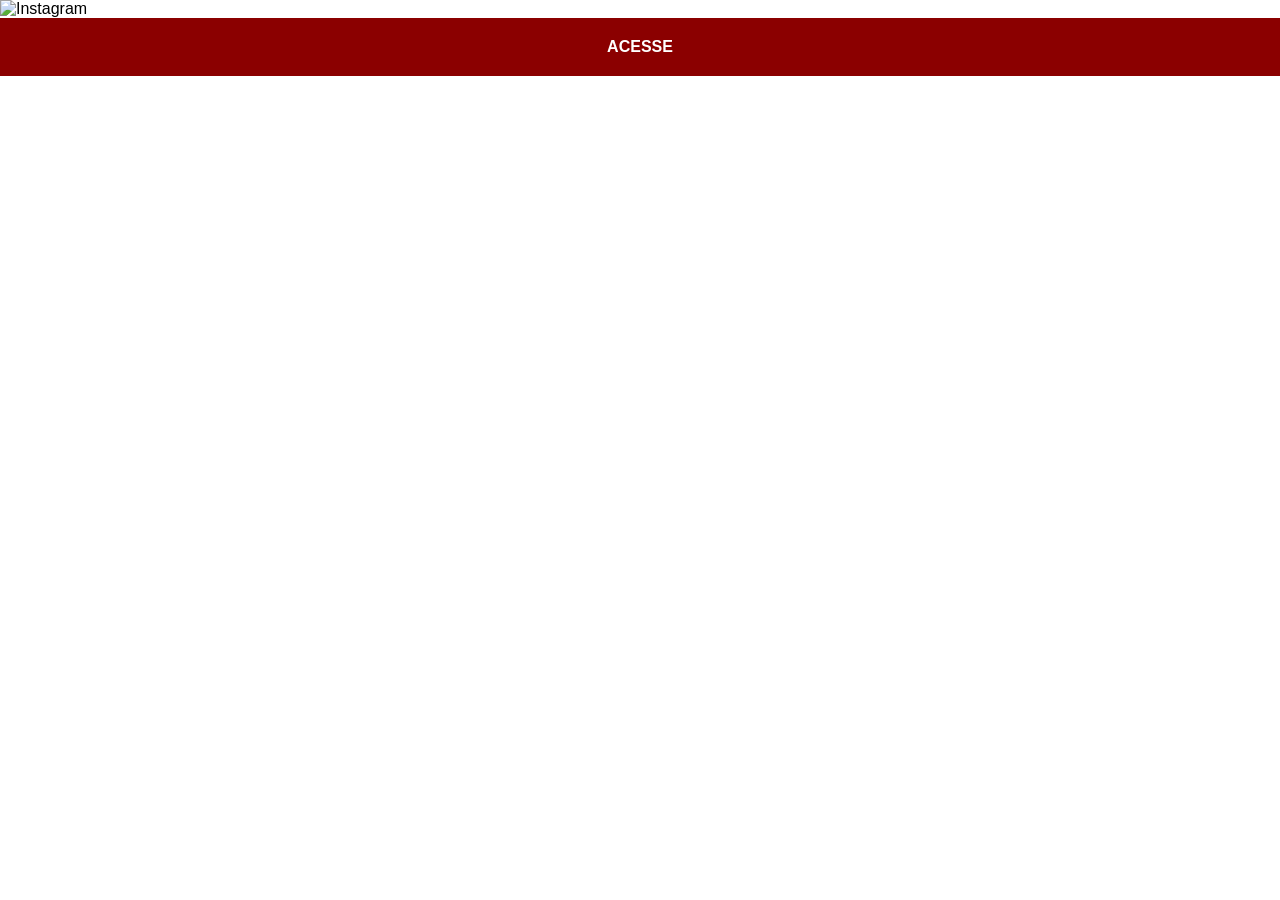
==== facebook.html @ 1fc79e83 "redes sociais actualizadas" ====
<!DOCTYPE html>
<html lang="pt-pt">
<head>
    <meta charset="UTF-8">
    <meta name="viewport" content="width=device-width, initial-scale=1.0">
    <title>Facebook</title>
    <link rel="stylesheet" href="estilos/social.css">
</head>
<body>
    <img src="imagens/tela-facebook.png" alt="Instagram">
    <a href="https://wwww.facebook.com/ronaldohobby" target="_blank">ACESSE</a>
</body>
</html>
---- estilos/social.css ----
@charset "UTF-8";

* {
            margin: 0px;
            padding: 0px;
            font-family: Arial, Helvetica, sans-serif;
        }

        ::-webkit-scrollbar {
            width: 0px;
            height: 0px;
        }

        img {
            width: 100vw;
        }

        a {
            display: block;
            background-color: darkred;
            color: white;
            padding: 20px;
            text-align: center;
            font-weight: bolder;
            text-decoration: none;
        }
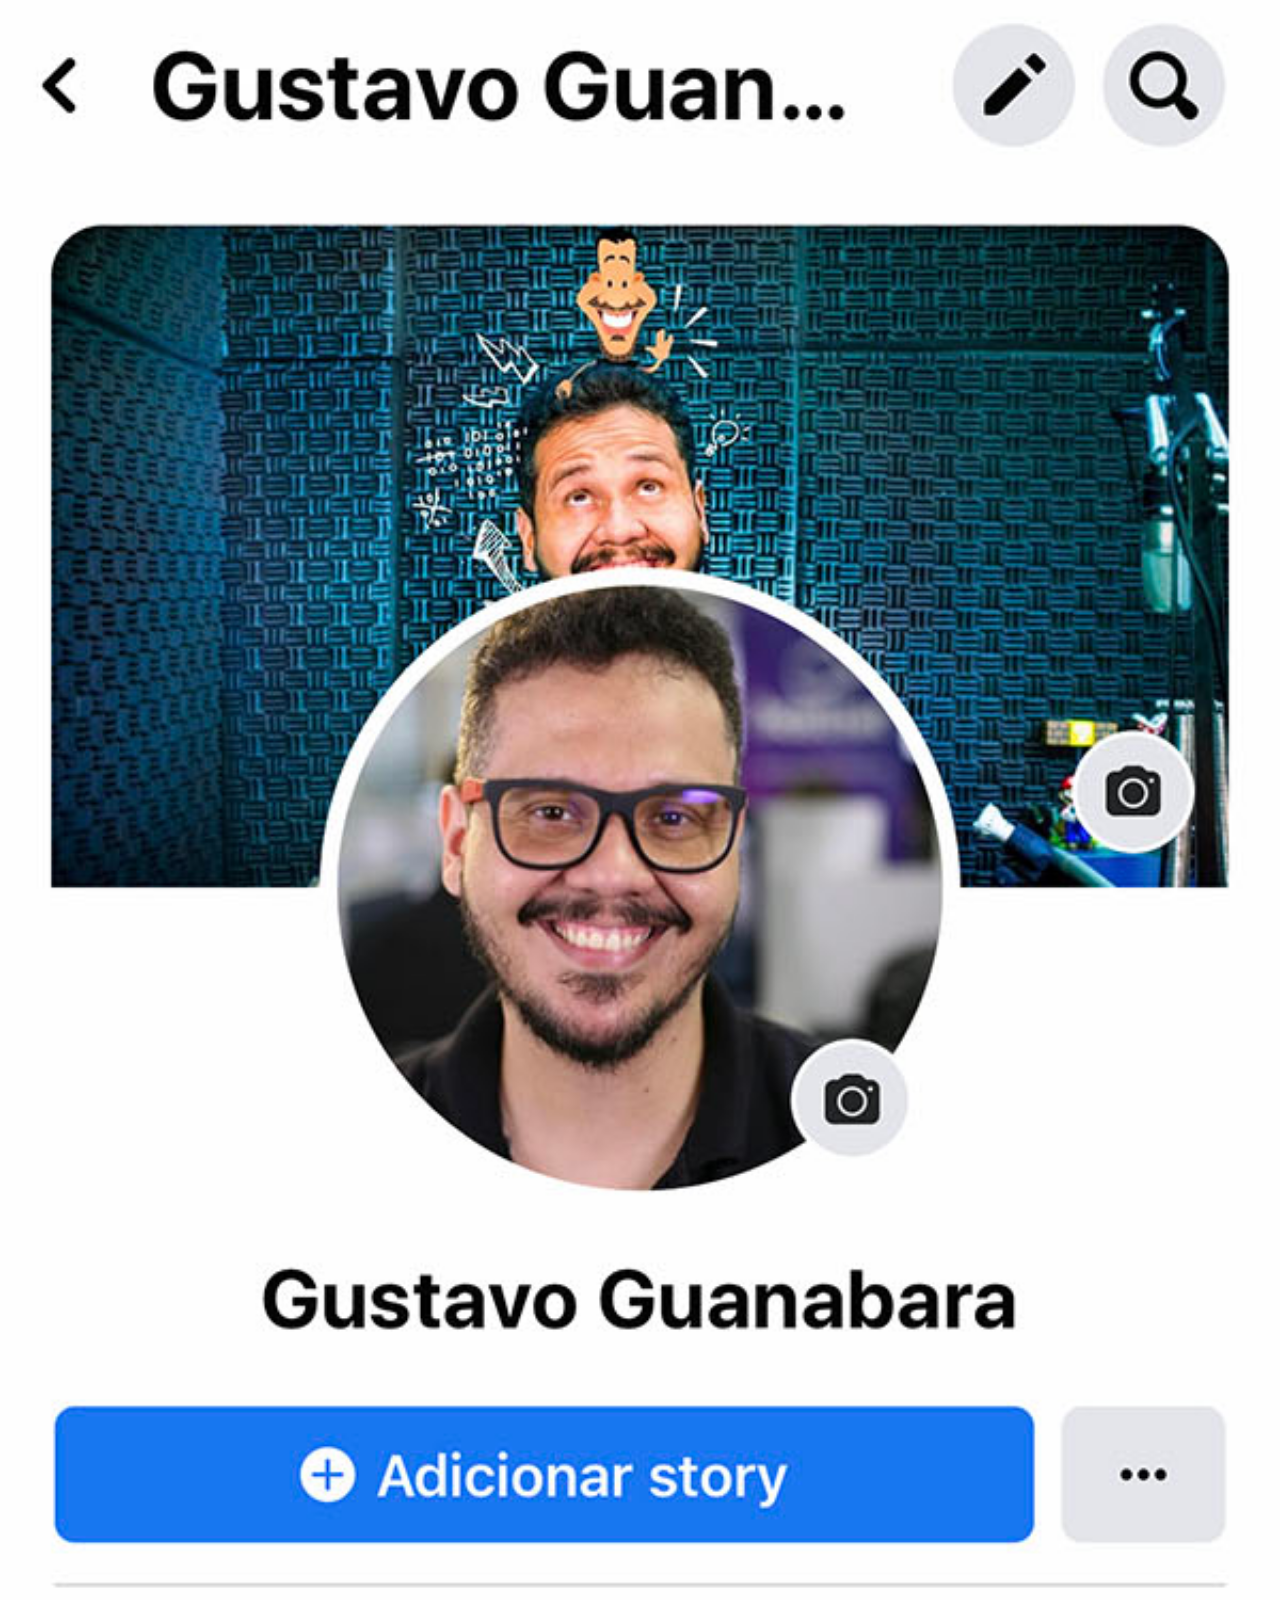
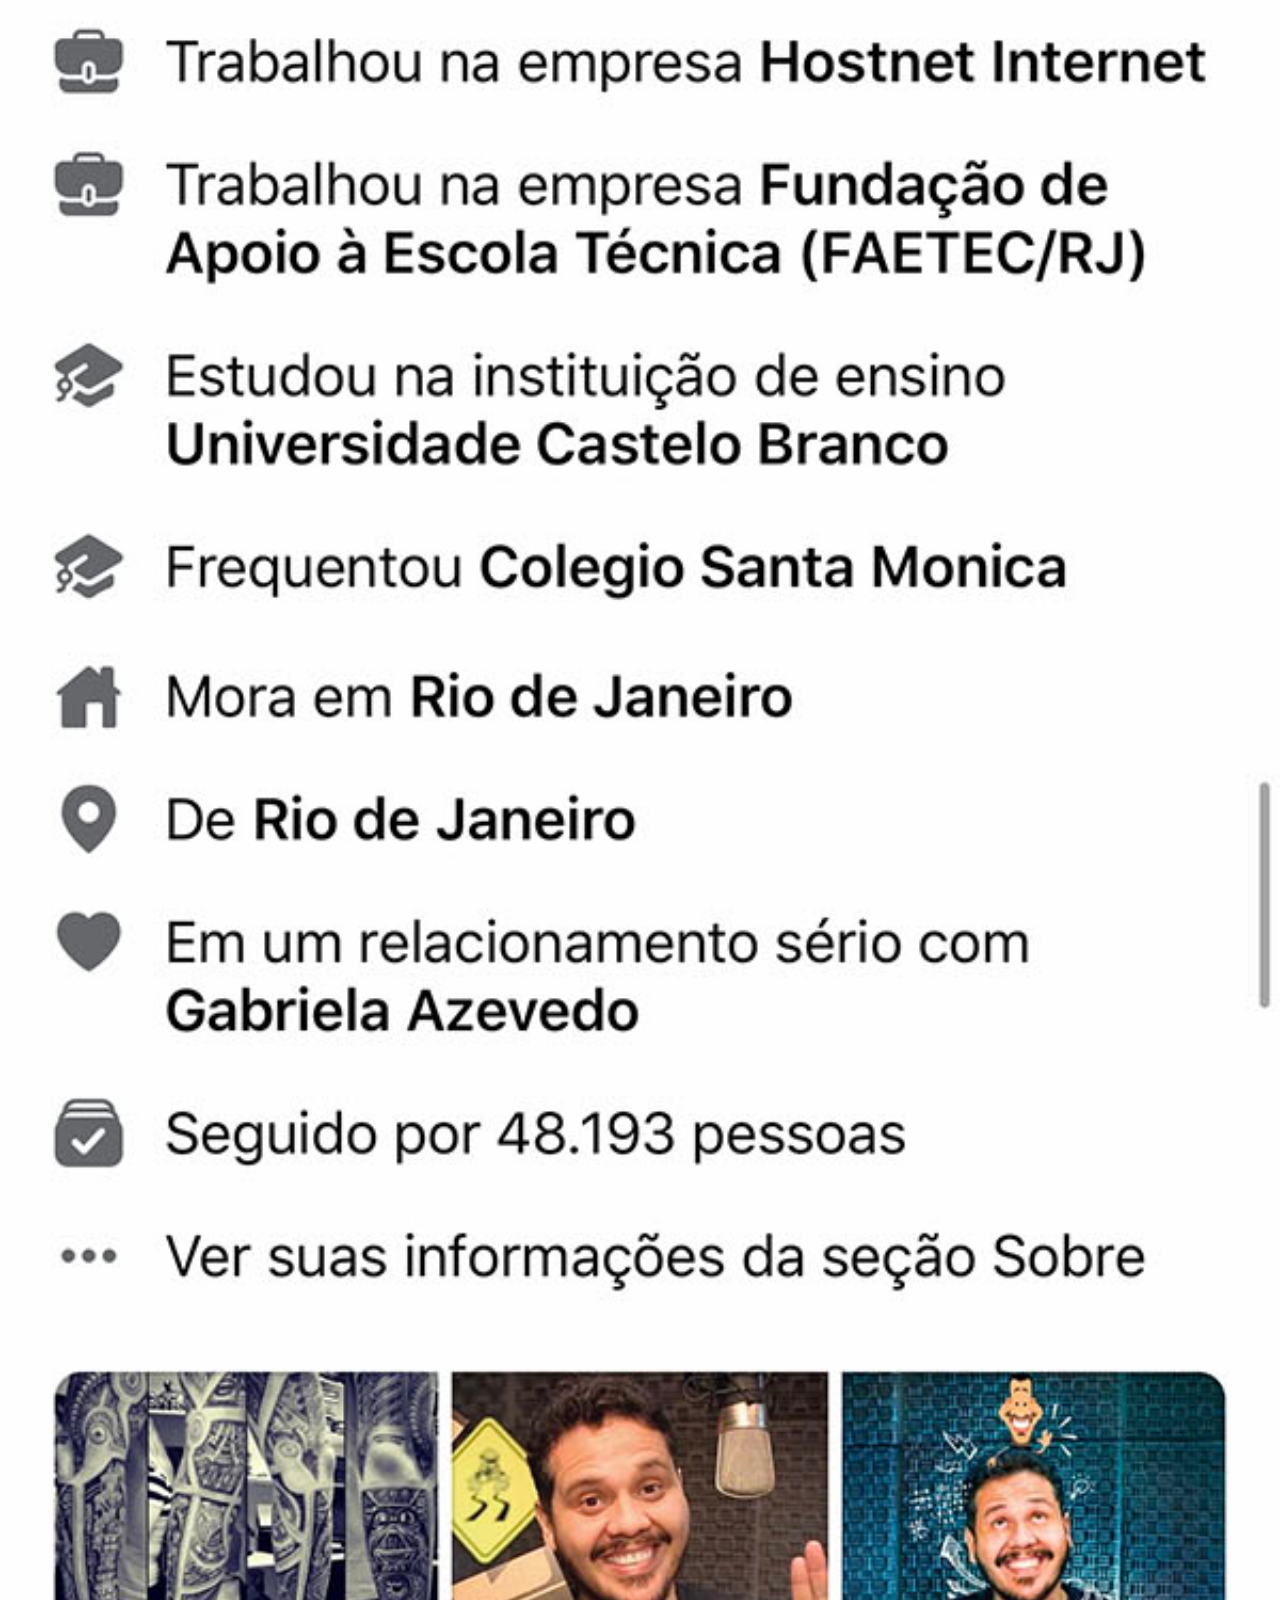
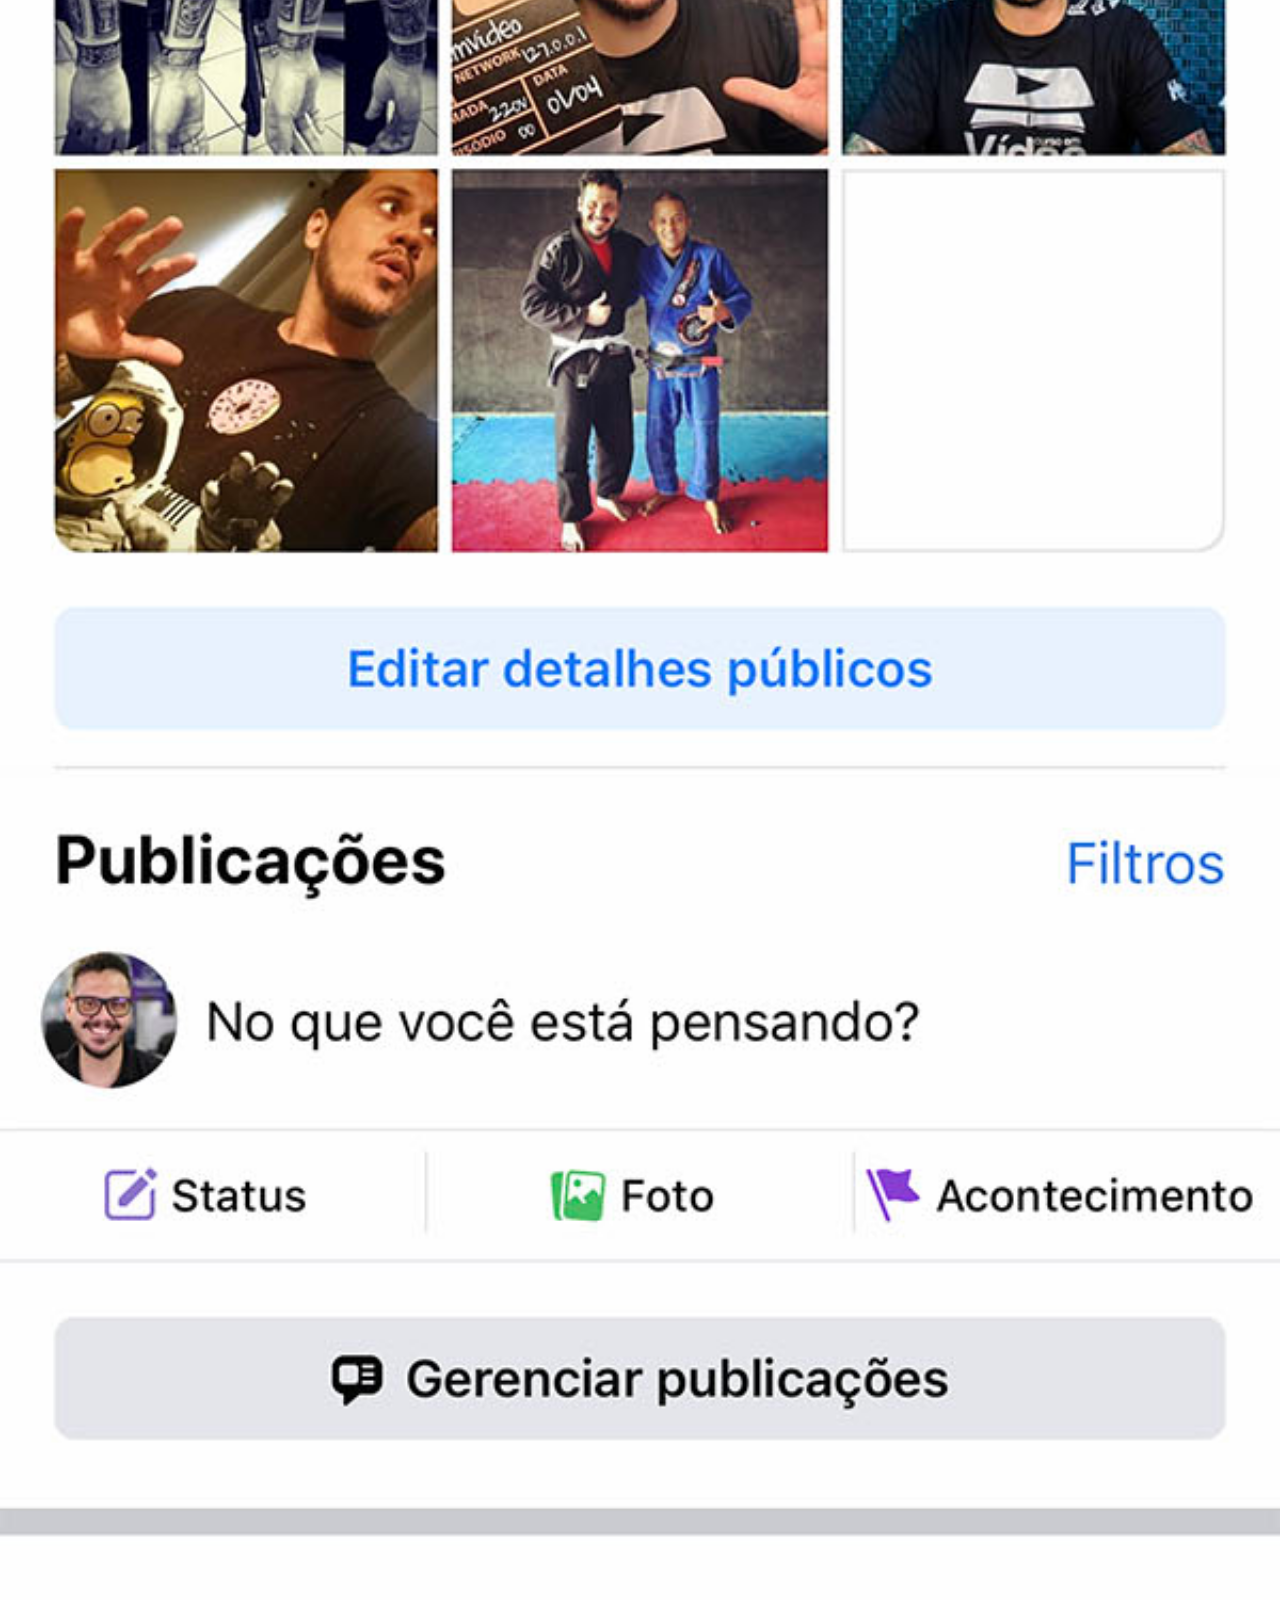
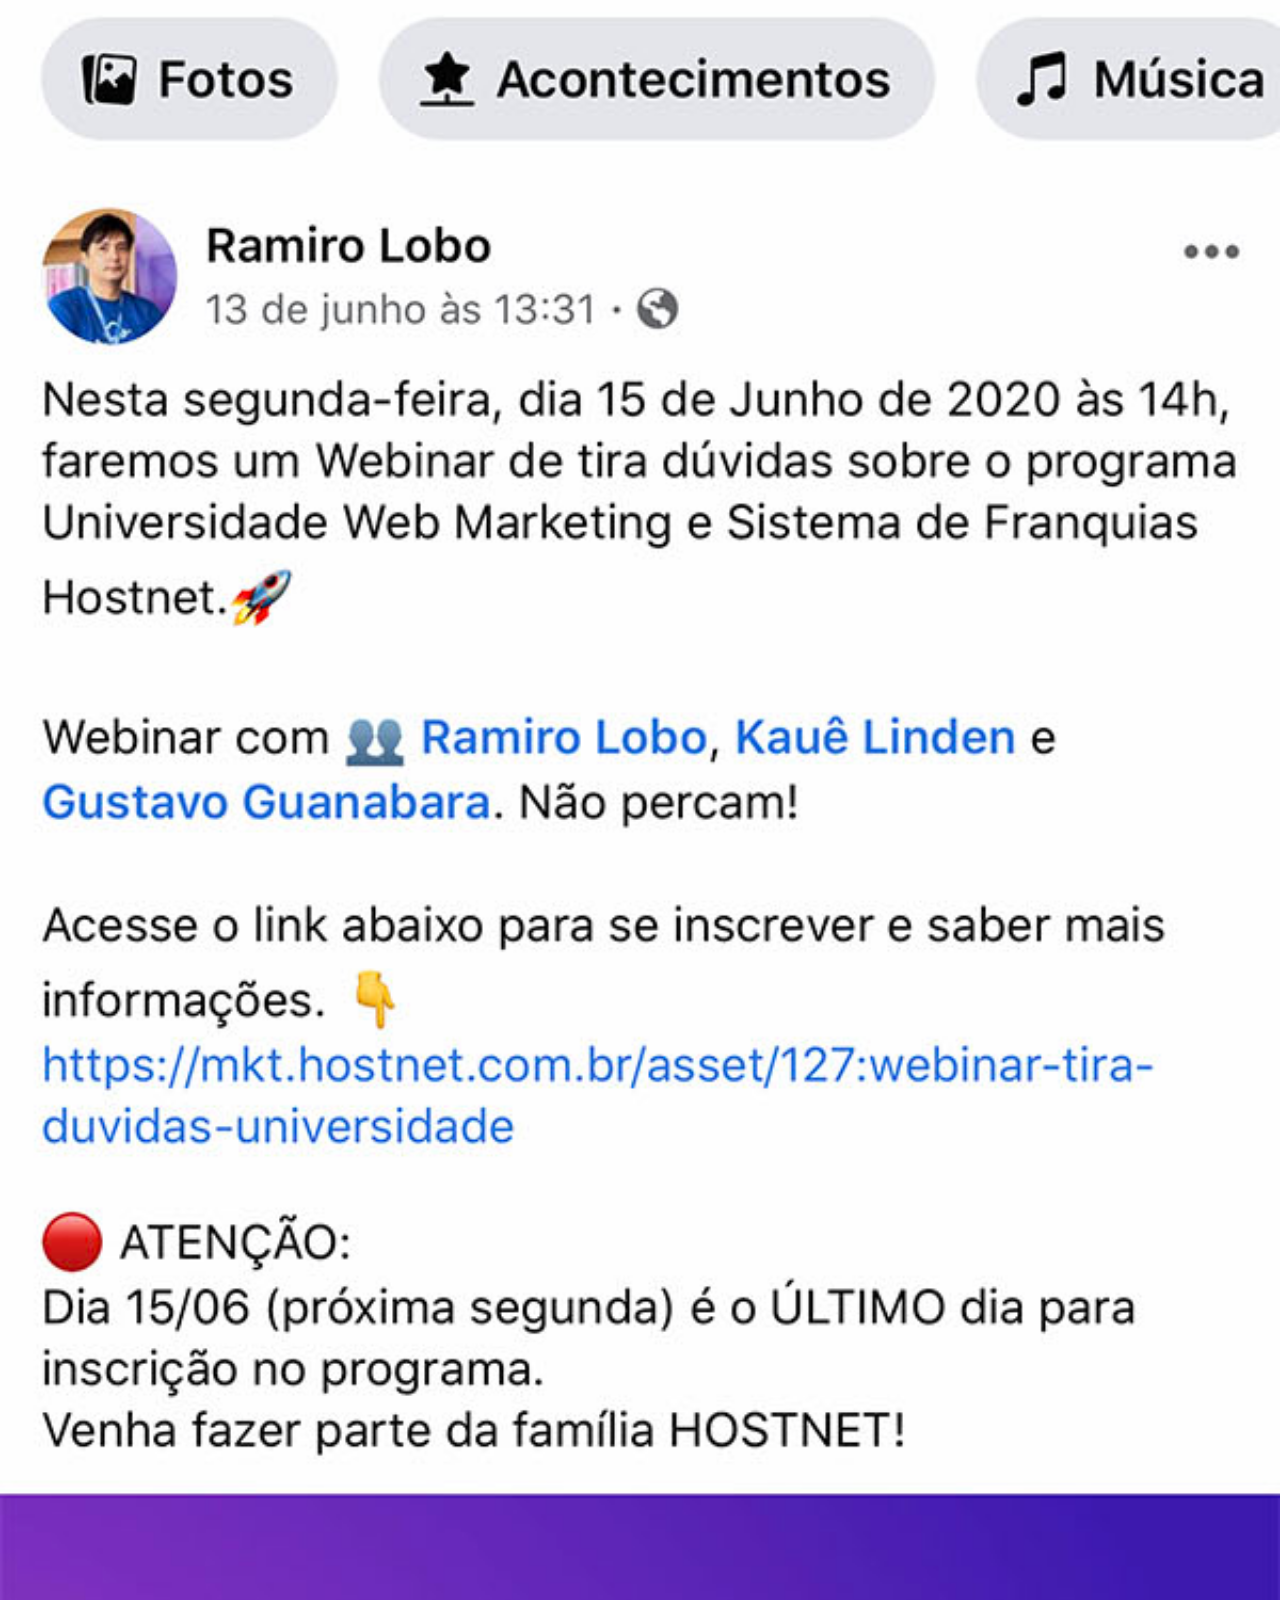
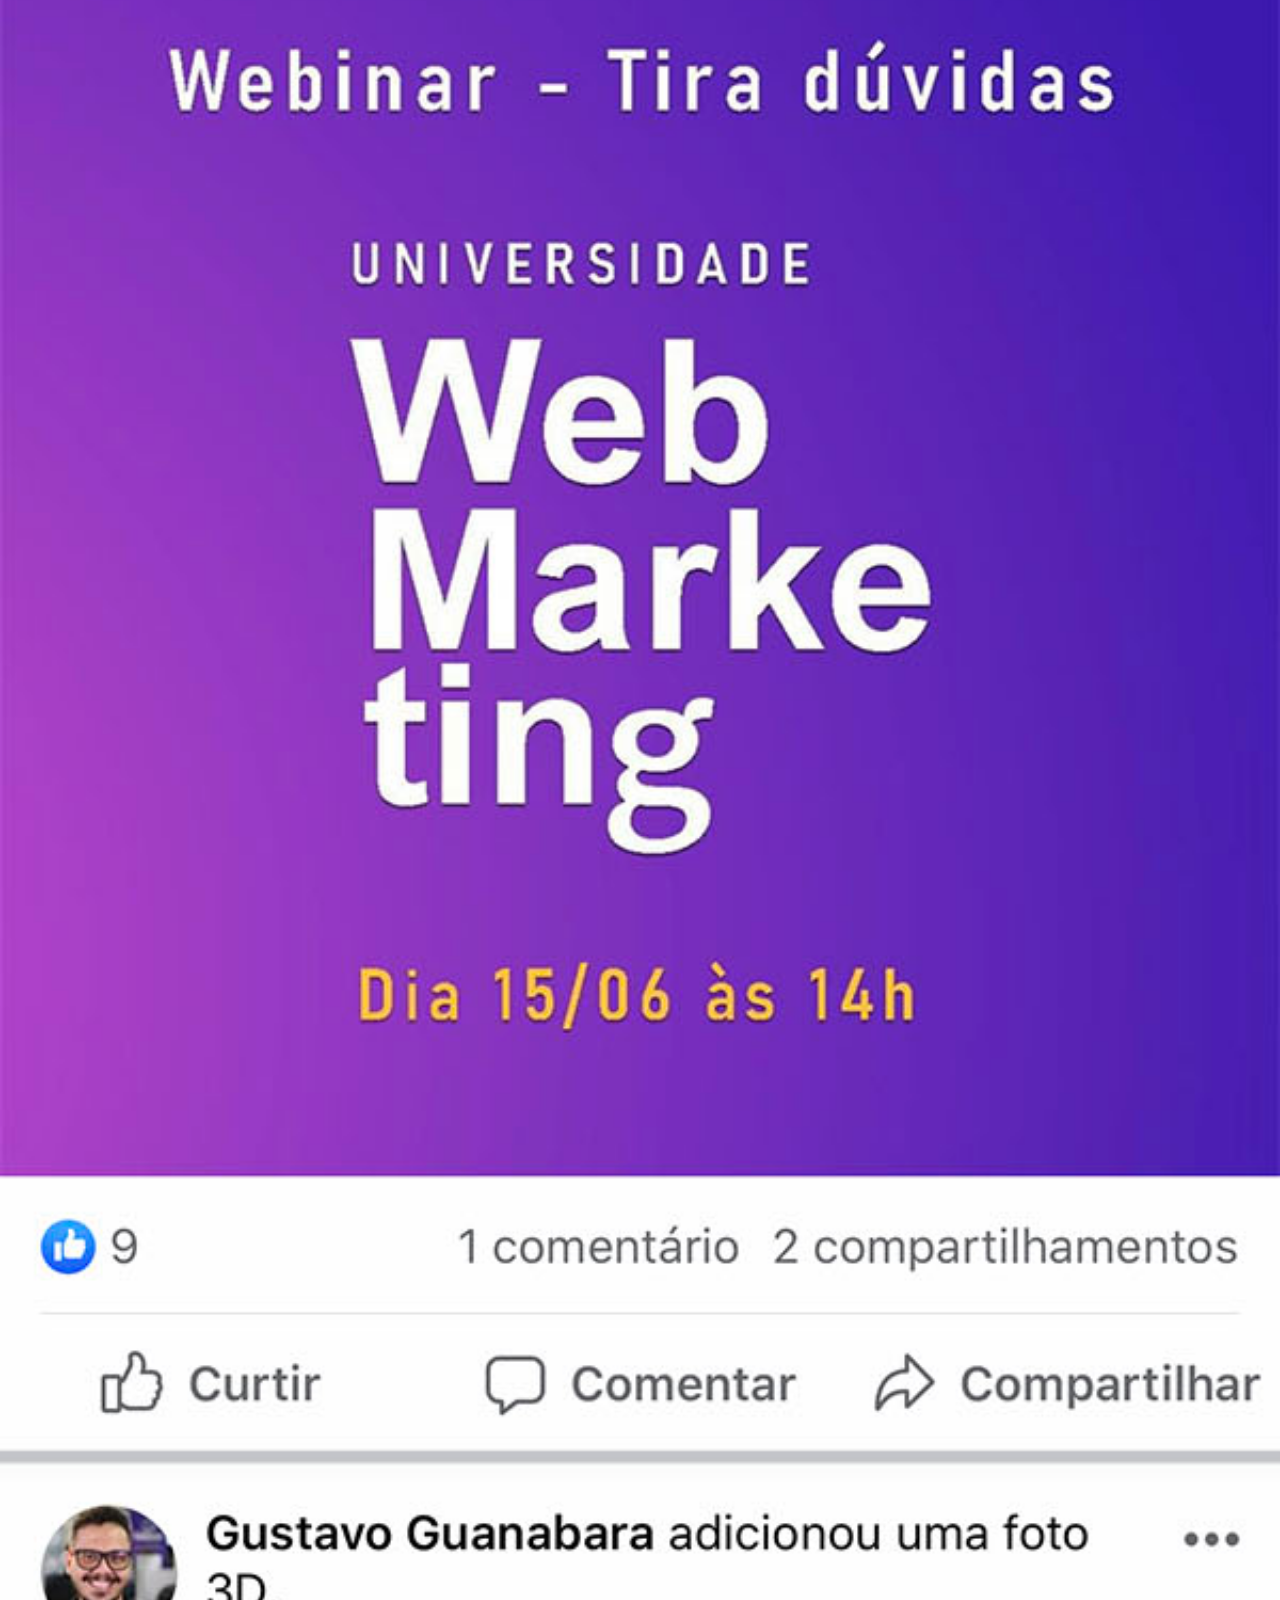
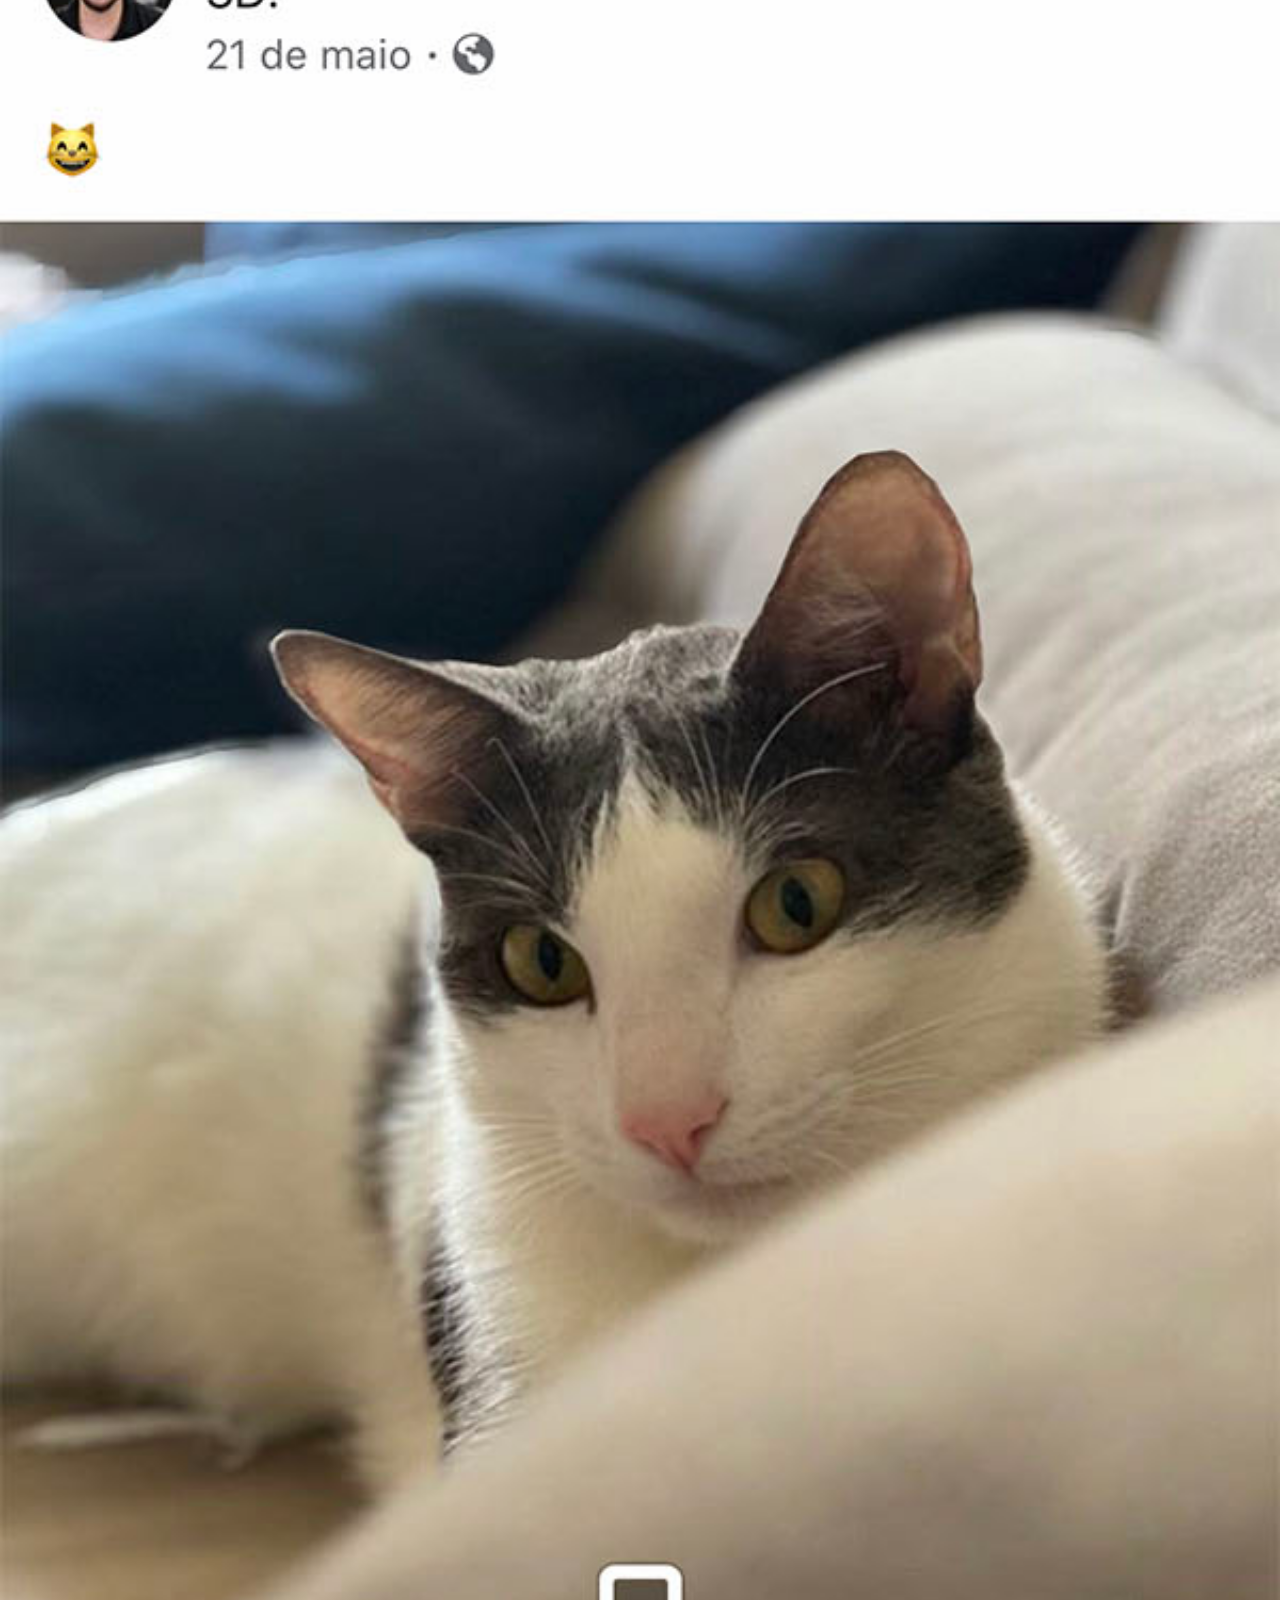
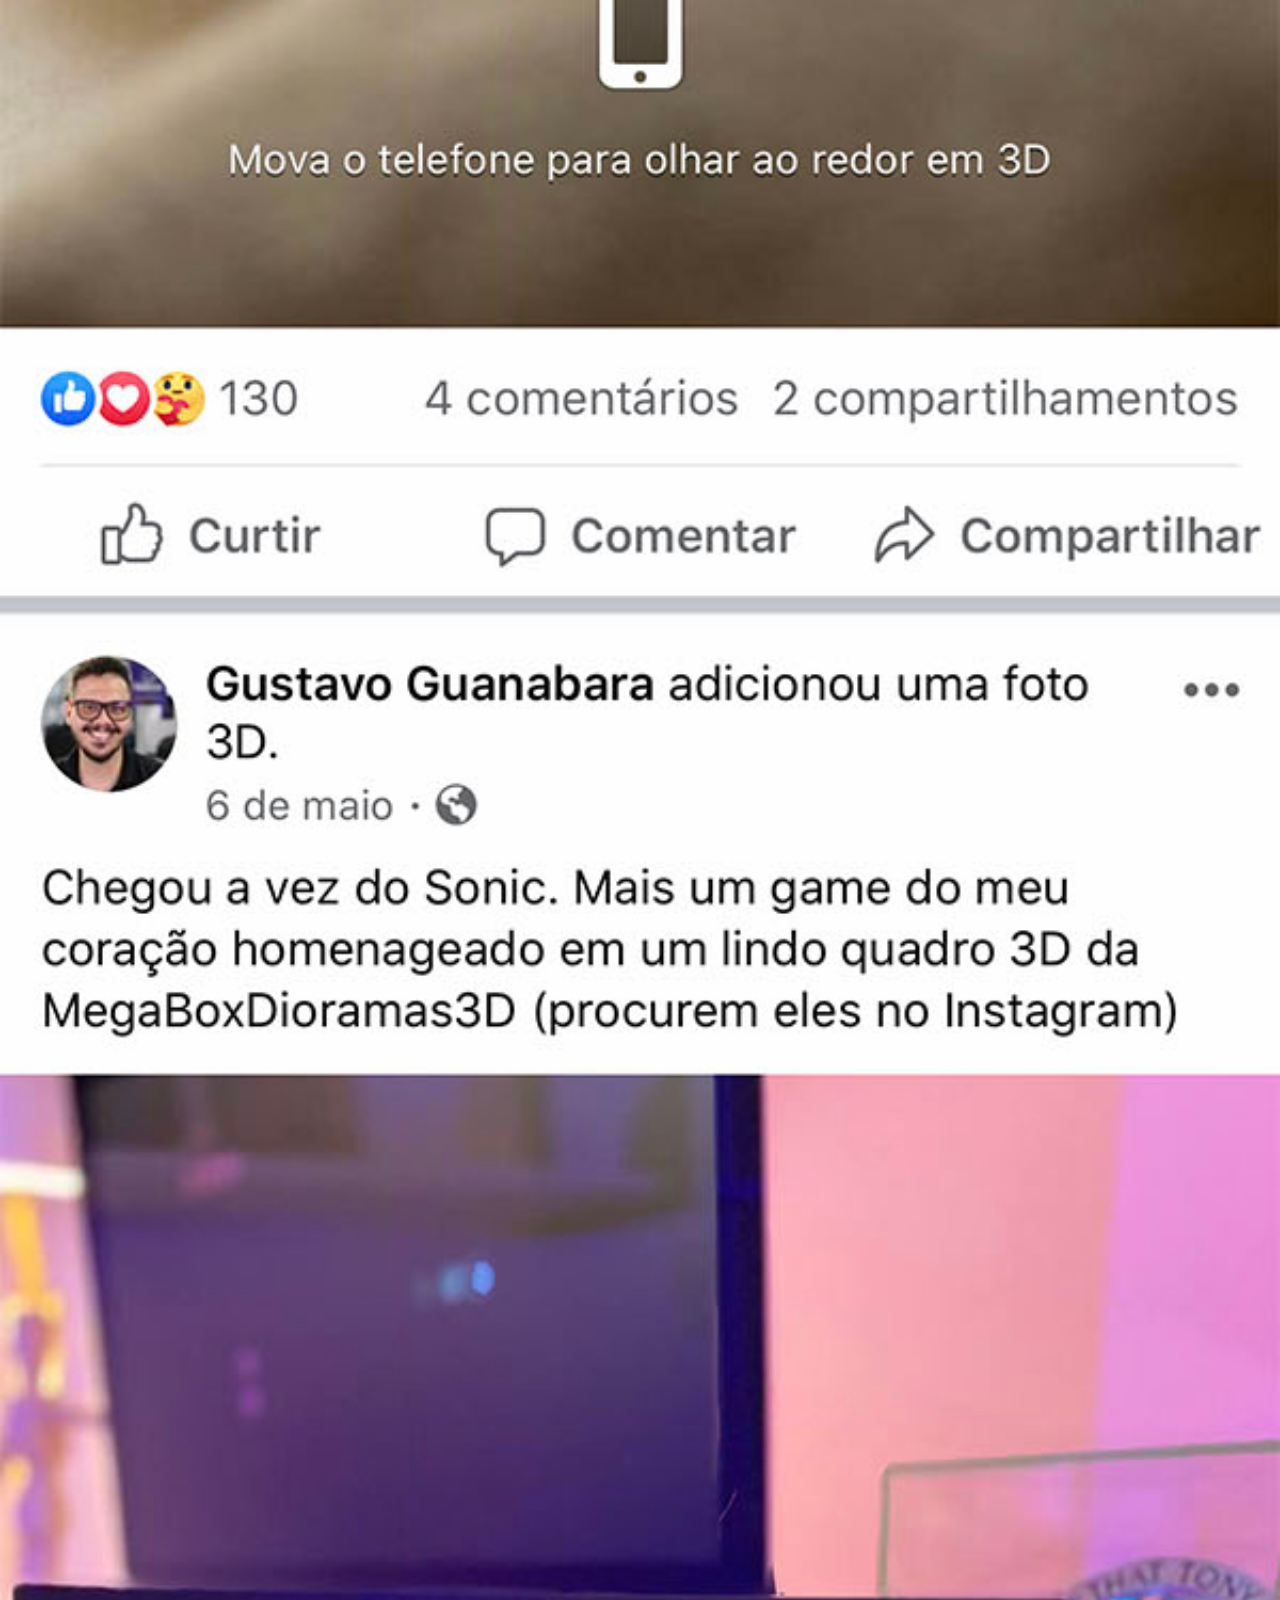
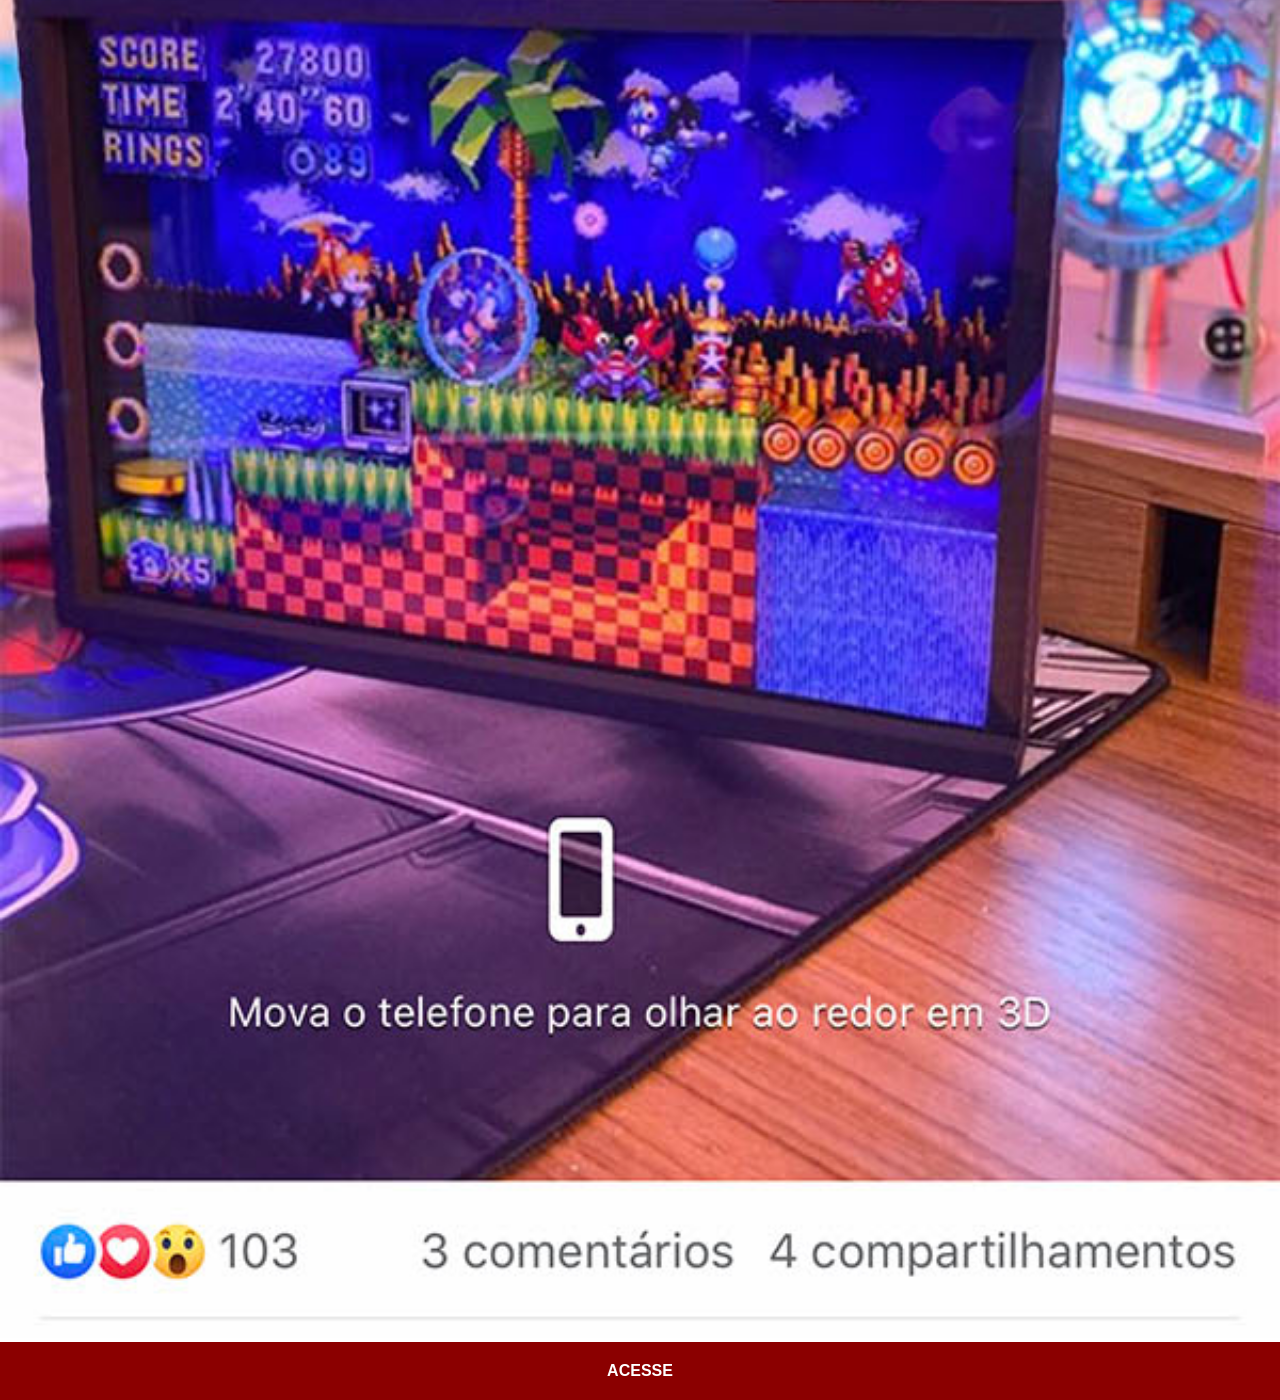
==== commit 18c1335f: "links" ====
--- a/facebook.html
+++ b/facebook.html
@@ -7,7 +7,7 @@
     <link rel="stylesheet" href="estilos/social.css">
 </head>
 <body>
-    <img src="imagens/tela-facebook.png" alt="Instagram">
-    <a href="https://wwww.facebook.com/ronaldohobby" target="_blank">ACESSE</a>
+    <img src="imagens/tela-facebook.jpg" alt="Facebook">
+    <a href="https://web.facebook.com/ronaldohobby" target="_blank">ACESSE</a>
 </body>
 </html>
